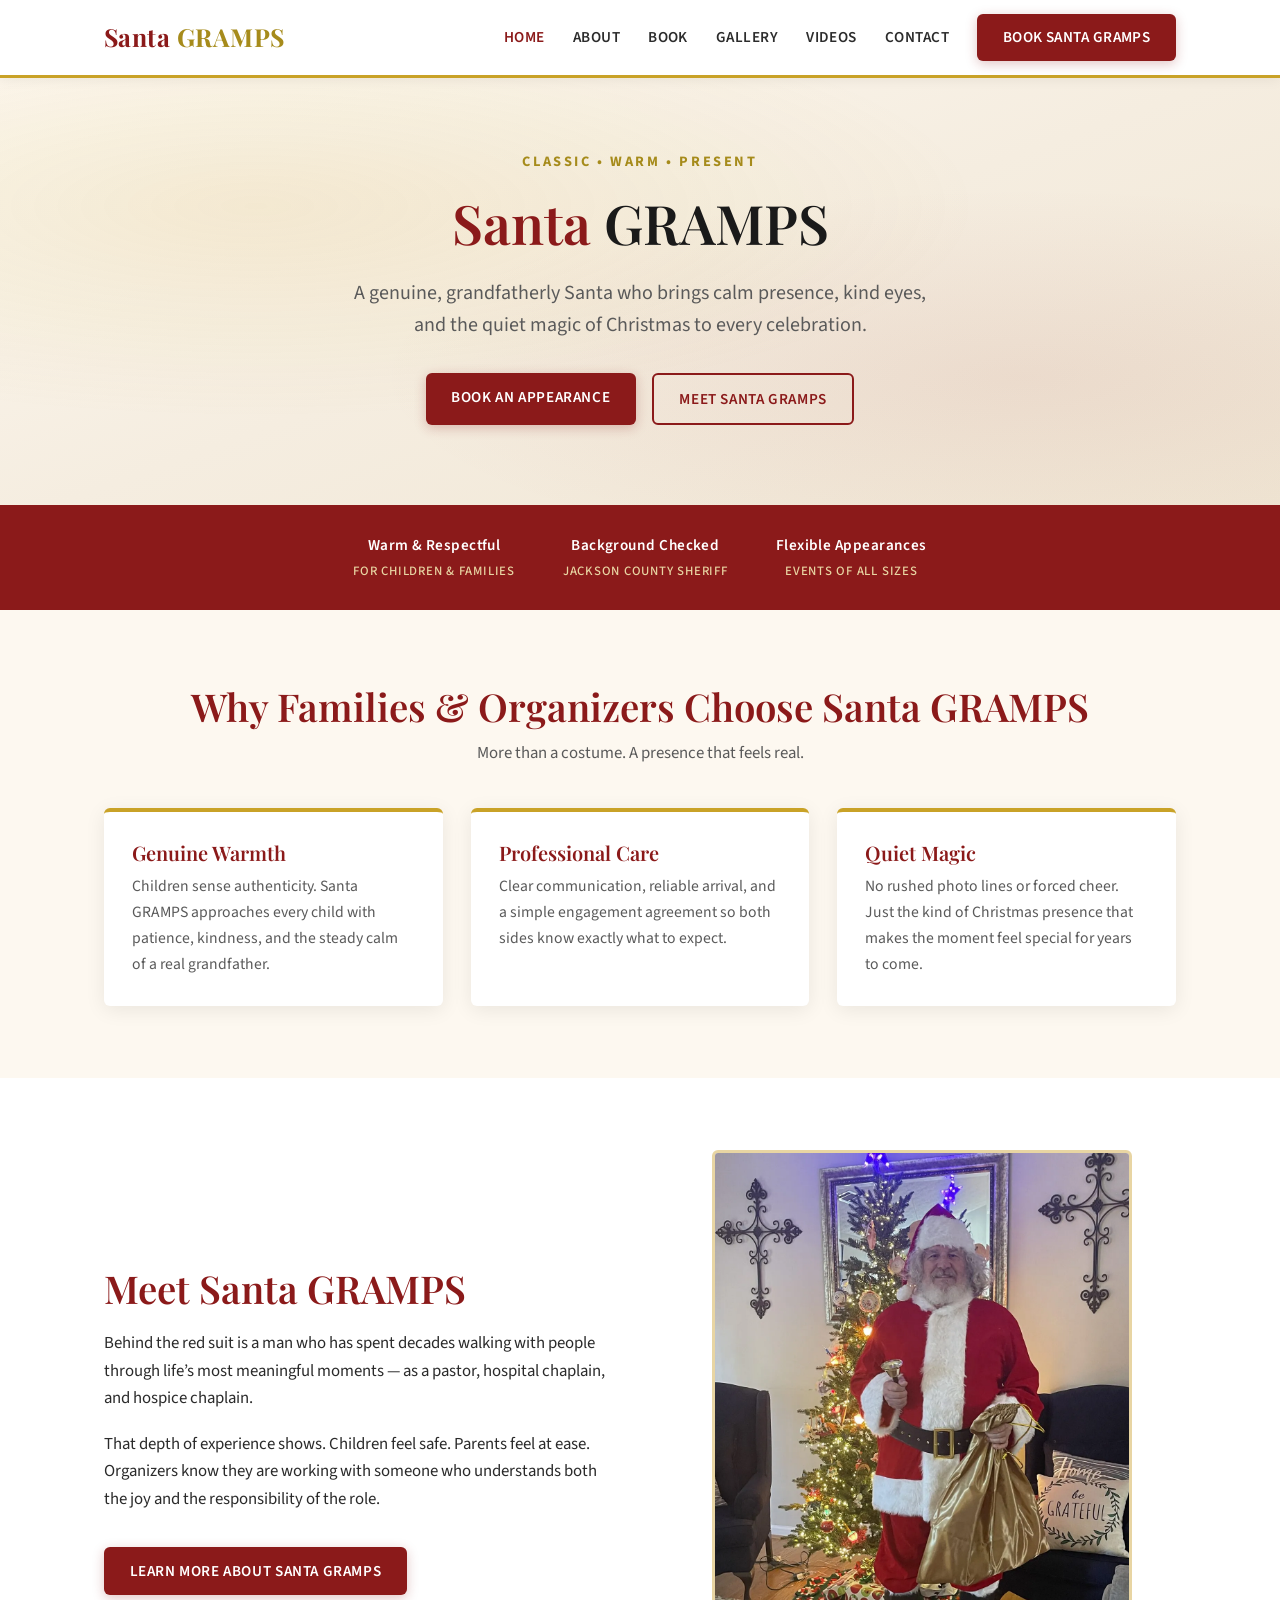
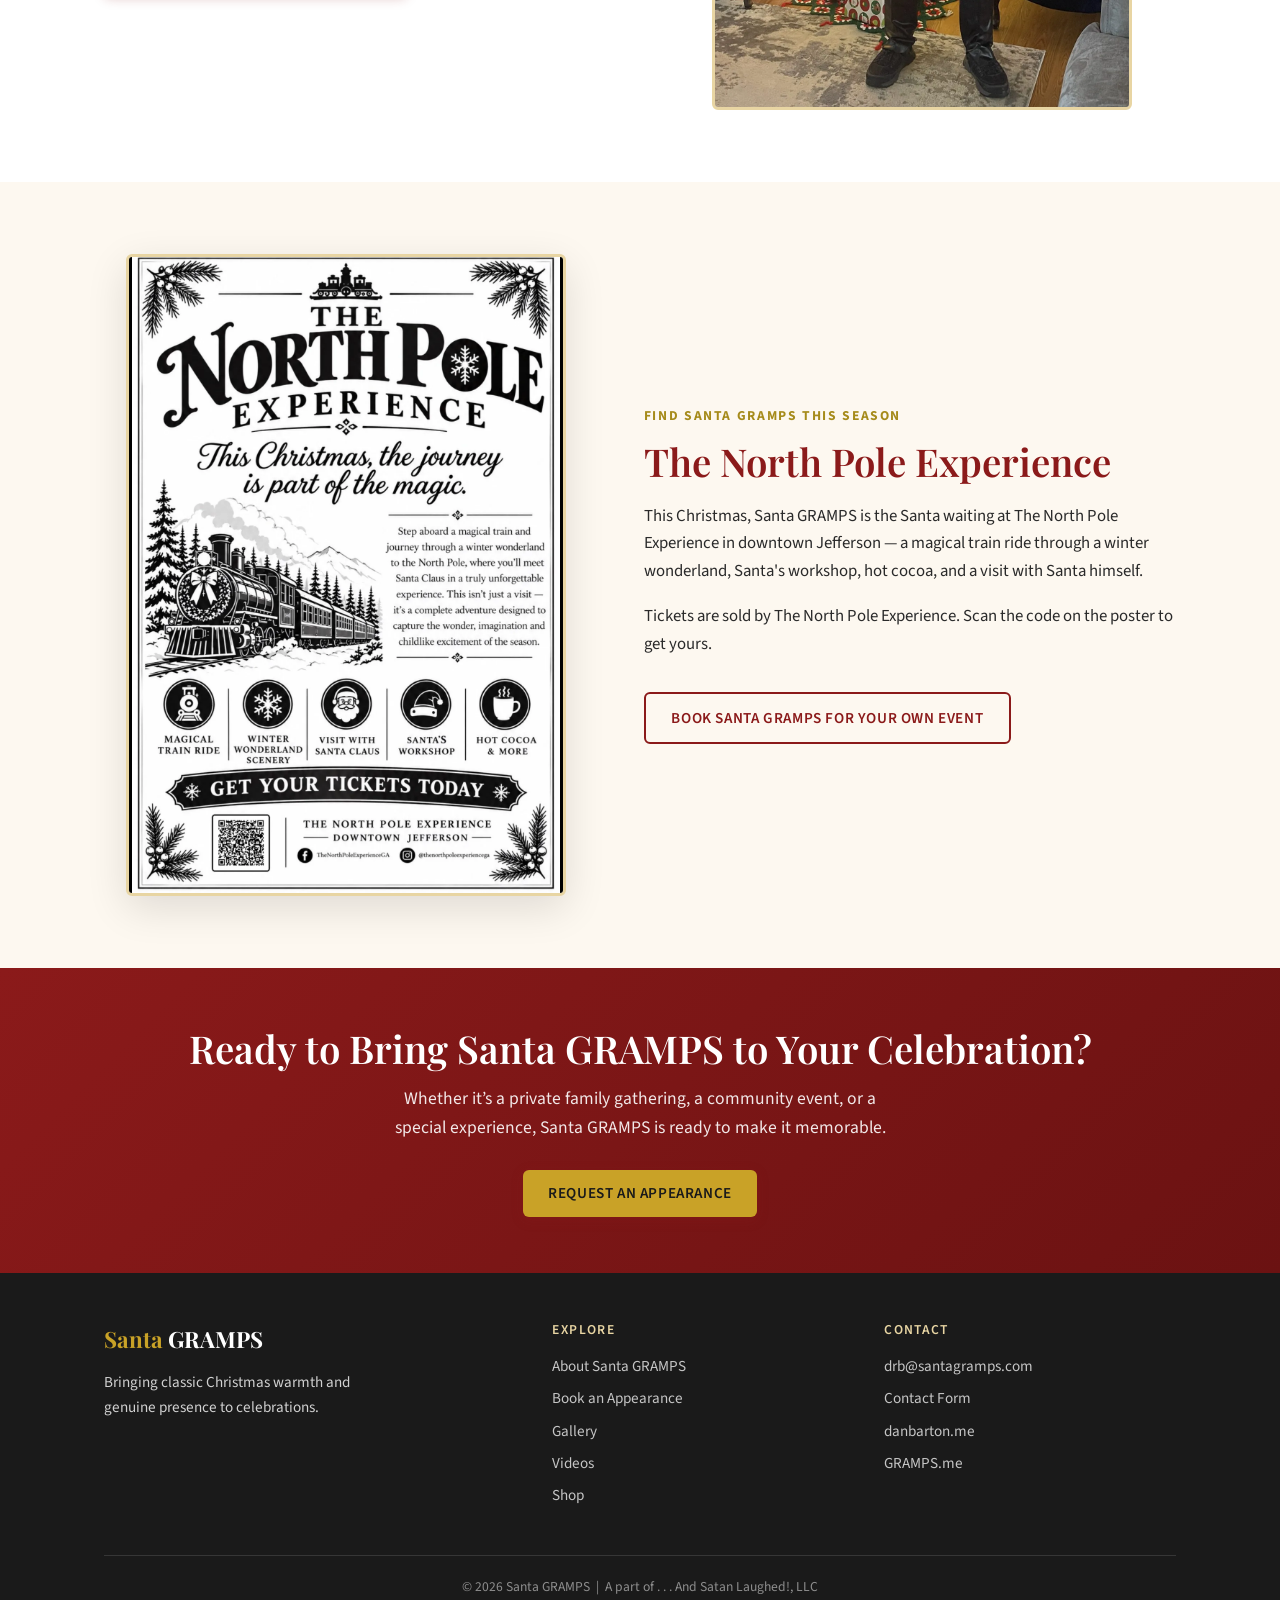
==== index.html @ 9631687d "updated" ====
<!DOCTYPE html>
<html lang="en">
<head>
  <meta charset="UTF-8">
  <meta name="viewport" content="width=device-width, initial-scale=1.0">
  <title>Santa GRAMPS | Classic Christmas Appearances</title>
  <meta name="description" content="Santa GRAMPS brings warmth, presence, and genuine care to Christmas celebrations. Book Santa GRAMPS for your event.">
  <link rel="canonical" href="https://santagramps.com/">
  <meta property="og:type" content="website">
  <meta property="og:title" content="Santa GRAMPS | Classic Christmas Appearances">
  <meta property="og:description" content="A genuine, grandfatherly Santa — real beard, real joy. Book Santa GRAMPS for your event.">
  <meta property="og:url" content="https://santagramps.com/">
  <meta property="og:image" content="https://santagramps.com/images/santa-1.jpg">
  <link rel="preconnect" href="https://fonts.googleapis.com">
  <link rel="preconnect" href="https://fonts.gstatic.com" crossorigin>
  <link href="https://fonts.googleapis.com/css2?family=Playfair+Display:wght@500;600;700&family=Source+Sans+3:wght@400;500;600;700&display=swap" rel="stylesheet">
  <link rel="icon" href="data:image/svg+xml,%3Csvg xmlns=%22http://www.w3.org/2000/svg%22 viewBox=%220 0 100 100%22%3E%3Ctext y=%22.9em%22 font-size=%2290%22%3E%F0%9F%8E%85%3C/text%3E%3C/svg%3E">
  <link rel="stylesheet" href="css/styles.css">
</head>
<body>

  <!-- HEADER -->
  <header class="site-header">
    <div class="container header-inner">
      <a href="index.html" class="logo">Santa <span>GRAMPS</span></a>
      <nav class="main-nav">
        <a href="index.html" class="active">Home</a>
        <a href="about.html">About</a>
        <a href="book.html">Book</a>
        <a href="gallery.html">Gallery</a>
        <a href="videos.html">Videos</a>
        <a href="contact.html">Contact</a>
        <a href="book.html" class="btn btn-primary">Book Santa GRAMPS</a>
      </nav>
      <button class="nav-toggle" aria-label="Menu">☰</button>
    </div>
  </header>

  <!-- HERO -->
  <section class="hero">
    <div class="container hero-content">
      <p class="hero-eyebrow">Classic • Warm • Present</p>
      <h1>Santa <span>GRAMPS</span></h1>
      <p class="hero-lead">
        A genuine, grandfatherly Santa who brings calm presence, kind eyes, and the quiet magic of Christmas to every celebration.
      </p>
      <div class="hero-actions">
        <a href="book.html" class="btn btn-primary">Book an Appearance</a>
        <a href="about.html" class="btn btn-outline">Meet Santa GRAMPS</a>
      </div>
    </div>
  </section>

  <!-- FEATURE STRIP -->
  <div class="feature-strip">
    <div class="container">
      <div class="feature-item">
        Warm &amp; Respectful
        <span>For children &amp; families</span>
      </div>
      <div class="feature-item">
        Background Checked
        <span>Jackson County Sheriff</span>
      </div>
      <div class="feature-item">
        Flexible Appearances
        <span>Events of all sizes</span>
      </div>
    </div>
  </div>

  <!-- WHY SANTA GRAMPS -->
  <section class="section">
    <div class="container">
      <div class="section-title">
        <h2>Why Families &amp; Organizers Choose Santa GRAMPS</h2>
        <p>More than a costume. A presence that feels real.</p>
      </div>
      <div class="card-grid">
        <div class="card">
          <h3>Genuine Warmth</h3>
          <p>Children sense authenticity. Santa GRAMPS approaches every child with patience, kindness, and the steady calm of a real grandfather.</p>
        </div>
        <div class="card">
          <h3>Professional Care</h3>
          <p>Clear communication, reliable arrival, and a simple engagement agreement so both sides know exactly what to expect.</p>
        </div>
        <div class="card">
          <h3>Quiet Magic</h3>
          <p>No rushed photo lines or forced cheer. Just the kind of Christmas presence that makes the moment feel special for years to come.</p>
        </div>
      </div>
    </div>
  </section>

  <!-- ABOUT TEASER -->
  <section class="section about-teaser">
    <div class="container about-grid">
      <div class="about-text">
        <h2>Meet Santa GRAMPS</h2>
        <p>
          Behind the red suit is a man who has spent decades walking with people through life’s most meaningful moments — as a pastor, hospital chaplain, and hospice chaplain.
        </p>
        <p>
          That depth of experience shows. Children feel safe. Parents feel at ease. Organizers know they are working with someone who understands both the joy and the responsibility of the role.
        </p>
        <a href="about.html" class="btn btn-primary mt-1">Learn More About Santa GRAMPS</a>
      </div>
      <div class="about-image has-photo">
        <picture>
          <source srcset="images/santa-1.webp" type="image/webp">
          <img src="images/santa-1.jpg" alt="Dan Barton as Santa GRAMPS — red suit, real white beard, holding a bell and a gold sack beside a Christmas tree" loading="lazy">
        </picture>
      </div>
    </div>
  </section>

  <!-- THIS SEASON -->
  <section class="section">
    <div class="container season-grid">
      <div class="season-poster">
        <picture>
          <source srcset="images/north-pole-experience.webp" type="image/webp">
          <img src="images/north-pole-experience.jpg" alt="Poster for The North Pole Experience in downtown Jefferson — a magical train ride, winter wonderland scenery, a visit with Santa Claus, Santa's workshop, and hot cocoa. Get your tickets today." loading="lazy">
        </picture>
      </div>
      <div class="season-text">
        <p class="season-eyebrow">Find Santa GRAMPS This Season</p>
        <h2>The North Pole Experience</h2>
        <p>
          This Christmas, Santa GRAMPS is the Santa waiting at The North Pole Experience in downtown Jefferson —
          a magical train ride through a winter wonderland, Santa's workshop, hot cocoa, and a visit with Santa himself.
        </p>
        <p>
          Tickets are sold by The North Pole Experience. Scan the code on the poster to get yours.
        </p>
        <a href="book.html" class="btn btn-outline mt-1">Book Santa GRAMPS for Your Own Event</a>
      </div>
    </div>
  </section>

  <!-- CTA -->
  <section class="cta-band">
    <div class="container">
      <h2>Ready to Bring Santa GRAMPS to Your Celebration?</h2>
      <p>Whether it’s a private family gathering, a community event, or a special experience, Santa GRAMPS is ready to make it memorable.</p>
      <a href="book.html" class="btn btn-primary">Request an Appearance</a>
    </div>
  </section>

  <!-- FOOTER -->
  <footer class="site-footer">
    <div class="container">
      <div class="footer-grid">
        <div>
          <div class="footer-brand">Santa <span>GRAMPS</span></div>
          <p style="font-size:0.95rem; max-width:280px;">
            Bringing classic Christmas warmth and genuine presence to celebrations.
          </p>
        </div>
        <div class="footer-col">
          <h4>Explore</h4>
          <a href="about.html">About Santa GRAMPS</a>
          <a href="book.html">Book an Appearance</a>
          <a href="gallery.html">Gallery</a>
          <a href="videos.html">Videos</a>
          <a href="https://shop-url-here.fourthwall.com" target="_blank" rel="noopener">Shop</a>
        </div>
        <div class="footer-col">
          <h4>Contact</h4>
          <a href="mailto:drb@santagramps.com">drb@santagramps.com</a>
          <a href="contact.html">Contact Form</a>
          <a href="https://danbarton.me" target="_blank" rel="noopener">danbarton.me</a>
          <a href="https://gramps.me" target="_blank" rel="noopener">GRAMPS.me</a>
        </div>
      </div>
      <div class="footer-bottom">
        &copy; 2026 Santa GRAMPS &nbsp;|&nbsp; A part of . . . And Satan Laughed!, LLC
      </div>
    </div>
  </footer>

  <script src="js/main.js"></script>
</body>
</html>
---- css/styles.css ----
/* ============================================================
   Santa GRAMPS — Design System
   Classic warm Christmas • Elegant • Luxurious • Magical
   Brand: Red / White / Black / Gold
   ============================================================ */

:root {
  /* Brand Colors */
  --red:          #8B1A1A;
  --red-deep:     #6B1212;
  --red-soft:     #A52A2A;
  --gold:         #C9A227;
  --gold-light:   #E8D5A3;
  --gold-dark:    #A68B1B;
  --cream:        #FDF8F0;
  --cream-dark:   #F5EDE0;
  --white:        #FFFFFF;
  --black:        #1A1A1A;
  --charcoal:     #2C2C2C;
  --text:         #2A2A2A;
  --text-muted:   #5A5A5A;

  /* Typography */
  --font-display: "Playfair Display", Georgia, "Times New Roman", serif;
  --font-body:    "Source Sans 3", "Segoe UI", system-ui, sans-serif;

  /* Spacing */
  --space-xs:  0.5rem;
  --space-sm:  1rem;
  --space-md:  1.75rem;
  --space-lg:  3rem;
  --space-xl:  4.5rem;

  /* Layout */
  --max-width: 1120px;
  --radius: 6px;
  --shadow: 0 4px 20px rgba(0,0,0,0.08);
  --shadow-lg: 0 12px 40px rgba(0,0,0,0.12);
}

/* Reset & Base */
*, *::before, *::after { box-sizing: border-box; margin: 0; padding: 0; }

html { scroll-behavior: smooth; }

body {
  font-family: var(--font-body);
  font-size: 1.05rem;
  line-height: 1.65;
  color: var(--text);
  background: var(--cream);
  -webkit-font-smoothing: antialiased;
}

img { max-width: 100%; display: block; }
a { color: var(--red); text-decoration: none; transition: color 0.2s; }
a:hover { color: var(--gold-dark); }

/* Typography */
h1, h2, h3, h4 {
  font-family: var(--font-display);
  font-weight: 600;
  line-height: 1.25;
  color: var(--black);
}

h1 { font-size: clamp(2.2rem, 5vw, 3.4rem); }
h2 { font-size: clamp(1.7rem, 3.5vw, 2.4rem); }
h3 { font-size: 1.35rem; }

p { margin-bottom: 1.1rem; }
p:last-child { margin-bottom: 0; }

/* Layout helpers */
.container {
  width: 100%;
  max-width: var(--max-width);
  margin: 0 auto;
  padding: 0 1.5rem;
}

.section {
  padding: var(--space-xl) 0;
}

.section-sm {
  padding: var(--space-lg) 0;
}

/* ========== HEADER / NAV ========== */
.site-header {
  background: var(--white);
  border-bottom: 3px solid var(--gold);
  position: sticky;
  top: 0;
  z-index: 100;
  box-shadow: 0 2px 12px rgba(0,0,0,0.06);
}

.header-inner {
  display: flex;
  align-items: center;
  justify-content: space-between;
  /* Top/bottom only, so .container keeps its side padding on narrow screens. */
  padding-top: 0.85rem;
  padding-bottom: 0.85rem;
  gap: 1.5rem;
}

.logo {
  font-family: var(--font-display);
  font-size: 1.55rem;
  font-weight: 700;
  color: var(--red);
  letter-spacing: 0.02em;
  display: flex;
  align-items: center;
  gap: 0.4rem;
}

.logo span {
  color: var(--gold-dark);
}

.logo:hover { color: var(--red-deep); }

.main-nav {
  display: flex;
  align-items: center;
  gap: 1.75rem;
}

.main-nav a {
  font-size: 0.95rem;
  font-weight: 600;
  color: var(--charcoal);
  letter-spacing: 0.03em;
  text-transform: uppercase;
}

.main-nav a:hover,
.main-nav a.active {
  color: var(--red);
}

/* The nav's link colour would otherwise win over the button's white text. */
.main-nav a.btn-primary,
.main-nav a.btn-primary:hover {
  color: var(--white);
}

.btn {
  display: inline-block;
  padding: 0.7rem 1.6rem;
  font-family: var(--font-body);
  font-size: 0.95rem;
  font-weight: 600;
  letter-spacing: 0.04em;
  text-transform: uppercase;
  border: none;
  border-radius: var(--radius);
  cursor: pointer;
  transition: all 0.2s ease;
}

.btn-primary {
  background: var(--red);
  color: var(--white);
  box-shadow: 0 3px 12px rgba(139,26,26,0.25);
}

.btn-primary:hover {
  background: var(--red-deep);
  color: var(--white);
  transform: translateY(-1px);
  box-shadow: 0 5px 18px rgba(139,26,26,0.3);
}

.btn-gold {
  background: var(--gold);
  color: var(--black);
}

.btn-gold:hover {
  background: var(--gold-dark);
  color: var(--white);
}

.btn-outline {
  background: transparent;
  color: var(--red);
  border: 2px solid var(--red);
}

.btn-outline:hover {
  background: var(--red);
  color: var(--white);
}

/* Mobile nav toggle */
.nav-toggle {
  display: none;
  background: none;
  border: none;
  font-size: 1.6rem;
  color: var(--red);
  cursor: pointer;
}

/* ========== HERO ========== */
.hero {
  background: linear-gradient(160deg, var(--cream) 0%, var(--cream-dark) 50%, #F0E6D4 100%);
  padding: 4.5rem 0 5rem;
  text-align: center;
  position: relative;
  overflow: hidden;
}

.hero::before {
  content: "";
  position: absolute;
  inset: 0;
  background: 
    radial-gradient(ellipse at 20% 30%, rgba(201,162,39,0.12) 0%, transparent 50%),
    radial-gradient(ellipse at 80% 70%, rgba(139,26,26,0.07) 0%, transparent 45%);
  pointer-events: none;
}

.hero-content {
  position: relative;
  z-index: 1;
  max-width: 780px;
  margin: 0 auto;
}

.hero-eyebrow {
  font-size: 0.9rem;
  font-weight: 700;
  letter-spacing: 0.18em;
  text-transform: uppercase;
  color: var(--gold-dark);
  margin-bottom: 1rem;
}

.hero h1 {
  color: var(--red);
  margin-bottom: 1.25rem;
}

.hero h1 span {
  color: var(--black);
}

.hero-lead {
  font-size: 1.25rem;
  color: var(--text-muted);
  max-width: 580px;
  margin: 0 auto 2rem;
  line-height: 1.6;
}

.hero-actions {
  display: flex;
  gap: 1rem;
  justify-content: center;
  flex-wrap: wrap;
}

/* ========== FEATURE STRIP ========== */
.feature-strip {
  background: var(--red);
  color: var(--white);
  padding: 1.75rem 0;
}

.feature-strip .container {
  display: flex;
  justify-content: center;
  gap: 3rem;
  flex-wrap: wrap;
  text-align: center;
}

.feature-item {
  font-size: 0.95rem;
  font-weight: 600;
  letter-spacing: 0.03em;
}

.feature-item span {
  color: var(--gold-light);
  display: block;
  font-size: 0.8rem;
  font-weight: 500;
  margin-top: 0.2rem;
  letter-spacing: 0.06em;
  text-transform: uppercase;
}

/* ========== CONTENT SECTIONS ========== */
.section-title {
  text-align: center;
  margin-bottom: 2.5rem;
}

.section-title h2 {
  color: var(--red);
  margin-bottom: 0.6rem;
}

.section-title p {
  color: var(--text-muted);
  max-width: 540px;
  margin: 0 auto;
}

.card-grid {
  display: grid;
  grid-template-columns: repeat(auto-fit, minmax(280px, 1fr));
  gap: 1.75rem;
}

.card {
  background: var(--white);
  border-radius: var(--radius);
  padding: 1.75rem;
  box-shadow: var(--shadow);
  border-top: 4px solid var(--gold);
  transition: transform 0.2s, box-shadow 0.2s;
}

.card:hover {
  transform: translateY(-3px);
  box-shadow: var(--shadow-lg);
}

.card h3 {
  color: var(--red);
  margin-bottom: 0.6rem;
  font-size: 1.25rem;
}

.card p {
  color: var(--text-muted);
  font-size: 0.98rem;
}

/* ========== ABOUT TEASER ========== */
.about-teaser {
  background: var(--white);
}

.about-grid {
  display: grid;
  grid-template-columns: 1fr 1fr;
  gap: 3.5rem;
  align-items: center;
}

.about-text h2 {
  color: var(--red);
  margin-bottom: 1.1rem;
}

.about-text p {
  color: var(--text);
}

.about-image {
  background: linear-gradient(145deg, var(--cream-dark), #EDE4D4);
  border-radius: var(--radius);
  aspect-ratio: 4/3;
  display: flex;
  align-items: center;
  justify-content: center;
  border: 3px solid var(--gold-light);
  color: var(--text-muted);
  font-style: italic;
  font-size: 0.95rem;
  text-align: center;
  padding: 2rem;
}

/* ========== CTA BAND ========== */
.cta-band {
  background: linear-gradient(135deg, var(--red) 0%, var(--red-deep) 100%);
  color: var(--white);
  text-align: center;
  padding: 3.5rem 0;
}

.cta-band h2 {
  color: var(--white);
  margin-bottom: 0.75rem;
}

.cta-band p {
  color: rgba(255,255,255,0.9);
  max-width: 520px;
  margin: 0 auto 1.75rem;
  font-size: 1.1rem;
}

.cta-band .btn-primary {
  background: var(--gold);
  color: var(--black);
}

.cta-band .btn-primary:hover {
  background: var(--gold-light);
  color: var(--black);
}

/* ========== FOOTER ========== */
.site-footer {
  background: var(--black);
  color: rgba(255,255,255,0.8);
  padding: 3rem 0 1.5rem;
}

.footer-grid {
  display: grid;
  grid-template-columns: 1.4fr 1fr 1fr;
  gap: 2.5rem;
  margin-bottom: 2.5rem;
}

.footer-brand {
  font-family: var(--font-display);
  font-size: 1.4rem;
  font-weight: 700;
  color: var(--gold);
  margin-bottom: 0.75rem;
}

.footer-brand span { color: var(--white); }

.footer-col h4 {
  color: var(--gold-light);
  font-size: 0.85rem;
  letter-spacing: 0.1em;
  text-transform: uppercase;
  margin-bottom: 1rem;
  font-family: var(--font-body);
}

.footer-col a {
  color: rgba(255,255,255,0.75);
  display: block;
  margin-bottom: 0.45rem;
  font-size: 0.95rem;
}

.footer-col a:hover { color: var(--gold); }

.footer-bottom {
  border-top: 1px solid rgba(255,255,255,0.12);
  padding-top: 1.25rem;
  text-align: center;
  font-size: 0.85rem;
  color: rgba(255,255,255,0.5);
}

/* ========== PHOTOS & VIDEO ==========
   The template's placeholder boxes are styled per page (the <style> block in
   each page's <head>). These .has-photo / .has-video variants turn a box into a
   real photo or clip without touching those page styles. */
.about-image.has-photo,
.bio-photo.has-photo,
.gallery-item.has-photo {
  padding: 0;
  overflow: hidden;
  aspect-ratio: 3/4;
  max-height: none;
}

.about-image.has-photo,
.bio-photo.has-photo {
  max-width: 420px;
  width: 100%;
  margin: 0 auto;
}

.has-photo picture,
.has-photo img {
  display: block;
  width: 100%;
  height: 100%;
  object-fit: cover;
}

.video-placeholder.has-video {
  padding: 0;
  background: var(--black);
}

/* The clips are portrait phone video; show them whole inside the 16:9 frame. */
.video-placeholder.has-video video {
  display: block;
  width: 100%;
  height: 100%;
  object-fit: contain;
}

/* ========== THIS SEASON (home) ========== */
.season-grid {
  display: grid;
  grid-template-columns: 1fr 1.1fr;
  gap: 3.5rem;
  align-items: center;
}

.season-poster {
  border: 3px solid var(--gold-light);
  border-radius: var(--radius);
  overflow: hidden;
  box-shadow: var(--shadow-lg);
  max-width: 440px;
  margin: 0 auto;
  background: var(--white);
}

.season-text h2 {
  color: var(--red);
  margin-bottom: 1.1rem;
}

.season-eyebrow {
  font-size: 0.85rem;
  font-weight: 700;
  letter-spacing: 0.12em;
  text-transform: uppercase;
  color: var(--gold-dark);
  margin-bottom: 0.6rem;
}

/* ========== RESPONSIVE ========== */
/* Seven nav items need about 1000px; below that the menu folds into the toggle. */
@media (max-width: 1000px) {
  .main-nav {
    display: none;
    position: absolute;
    top: 100%;
    left: 0;
    right: 0;
    flex-direction: column;
    align-items: flex-start;
    gap: 1rem;
    background: var(--white);
    padding: 1rem 1.5rem 1.5rem;
    border-bottom: 3px solid var(--gold);
    box-shadow: 0 8px 20px rgba(0,0,0,0.08);
  }
  .main-nav.is-open { display: flex; }
  .nav-toggle { display: block; }
}

@media (max-width: 800px) {
  .about-grid,
  .season-grid { grid-template-columns: 1fr; gap: 2rem; }
  .footer-grid { grid-template-columns: 1fr; gap: 1.75rem; }
  .feature-strip .container { gap: 1.5rem; }
  .hero { padding: 3.5rem 0 4rem; }
}

/* Utility */
.text-center { text-align: center; }
.mt-1 { margin-top: 1rem; }
.mt-2 { margin-top: 2rem; }
.mb-0 { margin-bottom: 0; }
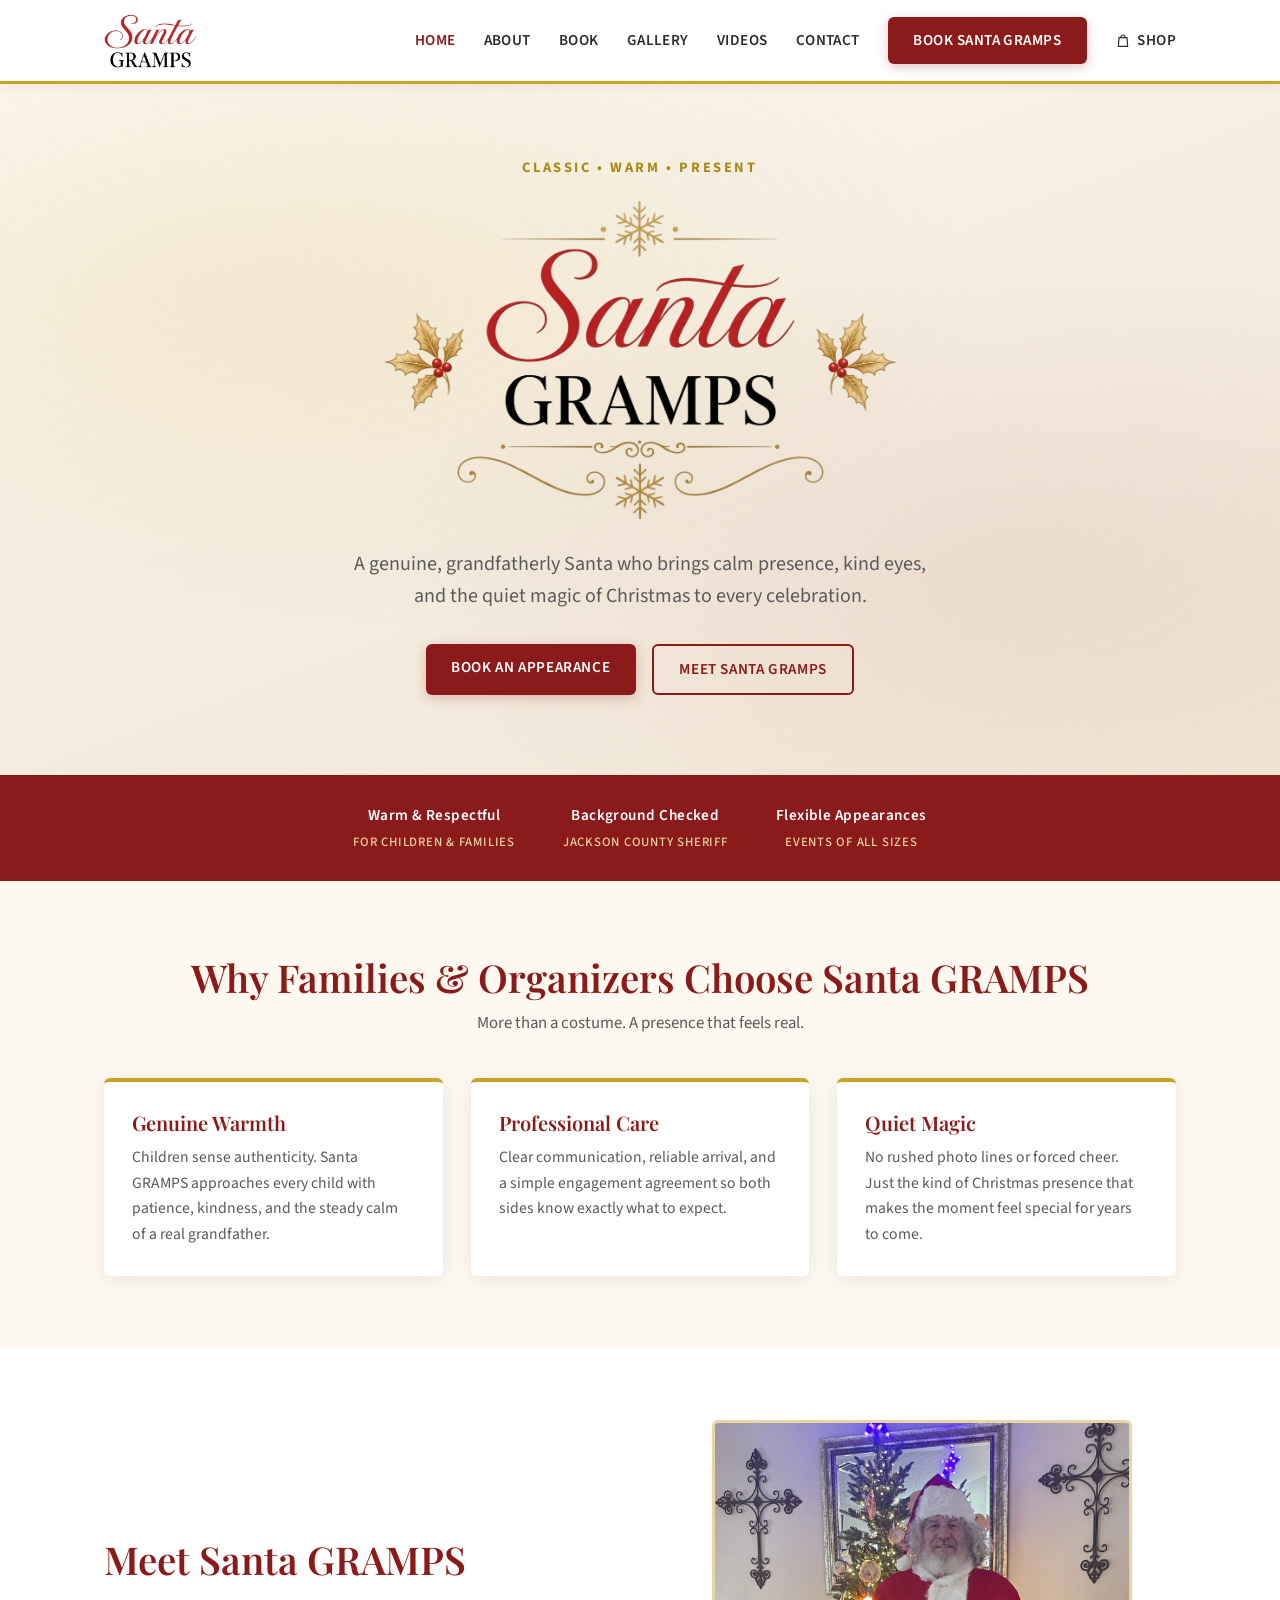
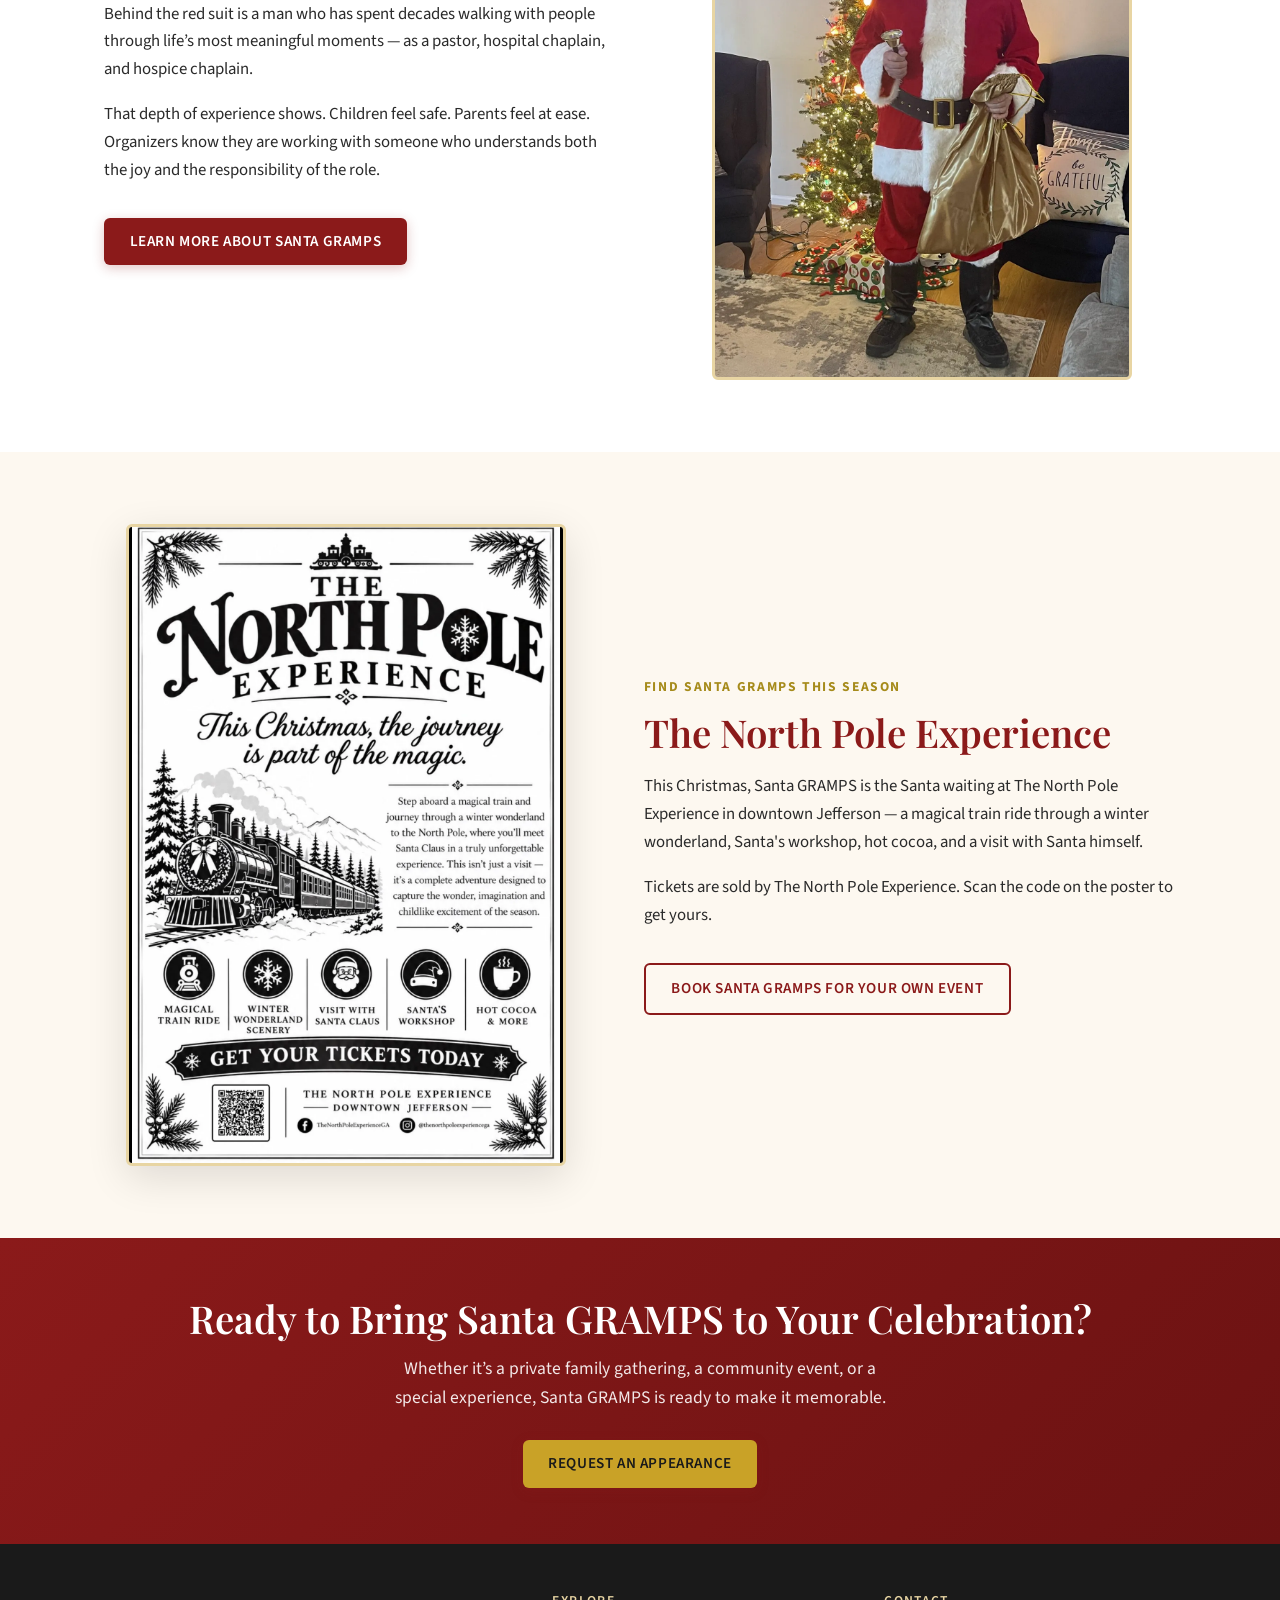
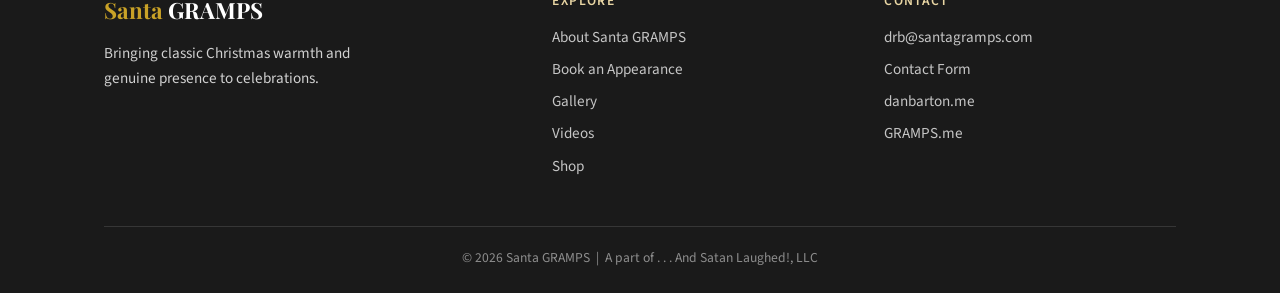
==== commit 1653cf2a: "first commit" ====
--- a/index.html
+++ b/index.html
@@ -14,7 +14,11 @@
   <link rel="preconnect" href="https://fonts.googleapis.com">
   <link rel="preconnect" href="https://fonts.gstatic.com" crossorigin>
   <link href="https://fonts.googleapis.com/css2?family=Playfair+Display:wght@500;600;700&family=Source+Sans+3:wght@400;500;600;700&display=swap" rel="stylesheet">
-  <link rel="icon" href="data:image/svg+xml,%3Csvg xmlns=%22http://www.w3.org/2000/svg%22 viewBox=%220 0 100 100%22%3E%3Ctext y=%22.9em%22 font-size=%2290%22%3E%F0%9F%8E%85%3C/text%3E%3C/svg%3E">
+  <link rel="icon" href="favicon.ico" sizes="any">
+  <link rel="icon" type="image/png" sizes="32x32" href="images/favicon-32.png">
+  <link rel="icon" type="image/png" sizes="16x16" href="images/favicon-16.png">
+  <link rel="apple-touch-icon" sizes="180x180" href="images/apple-touch-icon.png">
+  <meta name="theme-color" content="#8B1A1A">
   <link rel="stylesheet" href="css/styles.css">
 </head>
 <body>
@@ -22,7 +26,12 @@
   <!-- HEADER -->
   <header class="site-header">
     <div class="container header-inner">
-      <a href="index.html" class="logo">Santa <span>GRAMPS</span></a>
+      <a href="index.html" class="logo">
+        <picture>
+          <source srcset="images/santagramps-wordmark.webp" type="image/webp">
+          <img src="images/santagramps-wordmark.png" alt="Santa GRAMPS" width="310" height="180">
+        </picture>
+      </a>
       <nav class="main-nav">
         <a href="index.html" class="active">Home</a>
         <a href="about.html">About</a>
@@ -31,6 +40,7 @@
         <a href="videos.html">Videos</a>
         <a href="contact.html">Contact</a>
         <a href="book.html" class="btn btn-primary">Book Santa GRAMPS</a>
+        <a href="https://shop-url-here.fourthwall.com" target="_blank" rel="noopener" class="nav-shop"><svg xmlns="http://www.w3.org/2000/svg" width="16" height="16" fill="none" viewBox="0 0 24 24" stroke="currentColor" stroke-width="1.8" aria-hidden="true"><path stroke-linecap="round" stroke-linejoin="round" d="M6 7h12l1 13H5L6 7zM9 7V6a3 3 0 016 0v1" /></svg>Shop</a>
       </nav>
       <button class="nav-toggle" aria-label="Menu">☰</button>
     </div>
@@ -40,7 +50,12 @@
   <section class="hero">
     <div class="container hero-content">
       <p class="hero-eyebrow">Classic • Warm • Present</p>
-      <h1>Santa <span>GRAMPS</span></h1>
+      <h1 class="hero-logo">
+        <picture>
+          <source srcset="images/santagramps-logo.webp" type="image/webp">
+          <img src="images/santagramps-logo.png" alt="Santa GRAMPS" width="1200" height="757">
+        </picture>
+      </h1>
       <p class="hero-lead">
         A genuine, grandfatherly Santa who brings calm presence, kind eyes, and the quiet magic of Christmas to every celebration.
       </p>
--- a/css/styles.css
+++ b/css/styles.css
@@ -124,6 +124,28 @@
 
 .logo:hover { color: var(--red-deep); }
 
+/* Dan's logo (Nov 2026): the wordmark in the header, the full logo in the hero. */
+.logo img {
+  height: 54px;
+  width: auto;
+}
+
+.hero h1.hero-logo {
+  max-width: 520px;
+  margin: 0 auto 1.5rem;
+  line-height: 0;
+}
+
+.hero-logo img {
+  width: 100%;
+  height: auto;
+}
+
+@media (max-width: 800px) {
+  .logo img { height: 46px; }
+  .hero h1.hero-logo { max-width: 340px; }
+}
+
 .main-nav {
   display: flex;
   align-items: center;
@@ -141,6 +163,13 @@
 .main-nav a:hover,
 .main-nav a.active {
   color: var(--red);
+}
+
+/* Shop is the last item on every site in the network (Dan's rule). */
+.main-nav a.nav-shop {
+  display: inline-flex;
+  align-items: center;
+  gap: 0.4rem;
 }
 
 /* The nav's link colour would otherwise win over the button's white text. */
@@ -535,8 +564,8 @@
 }
 
 /* ========== RESPONSIVE ========== */
-/* Seven nav items need about 1000px; below that the menu folds into the toggle. */
-@media (max-width: 1000px) {
+/* Eight nav items need about 1100px; below that the menu folds into the toggle. */
+@media (max-width: 1100px) {
   .main-nav {
     display: none;
     position: absolute;
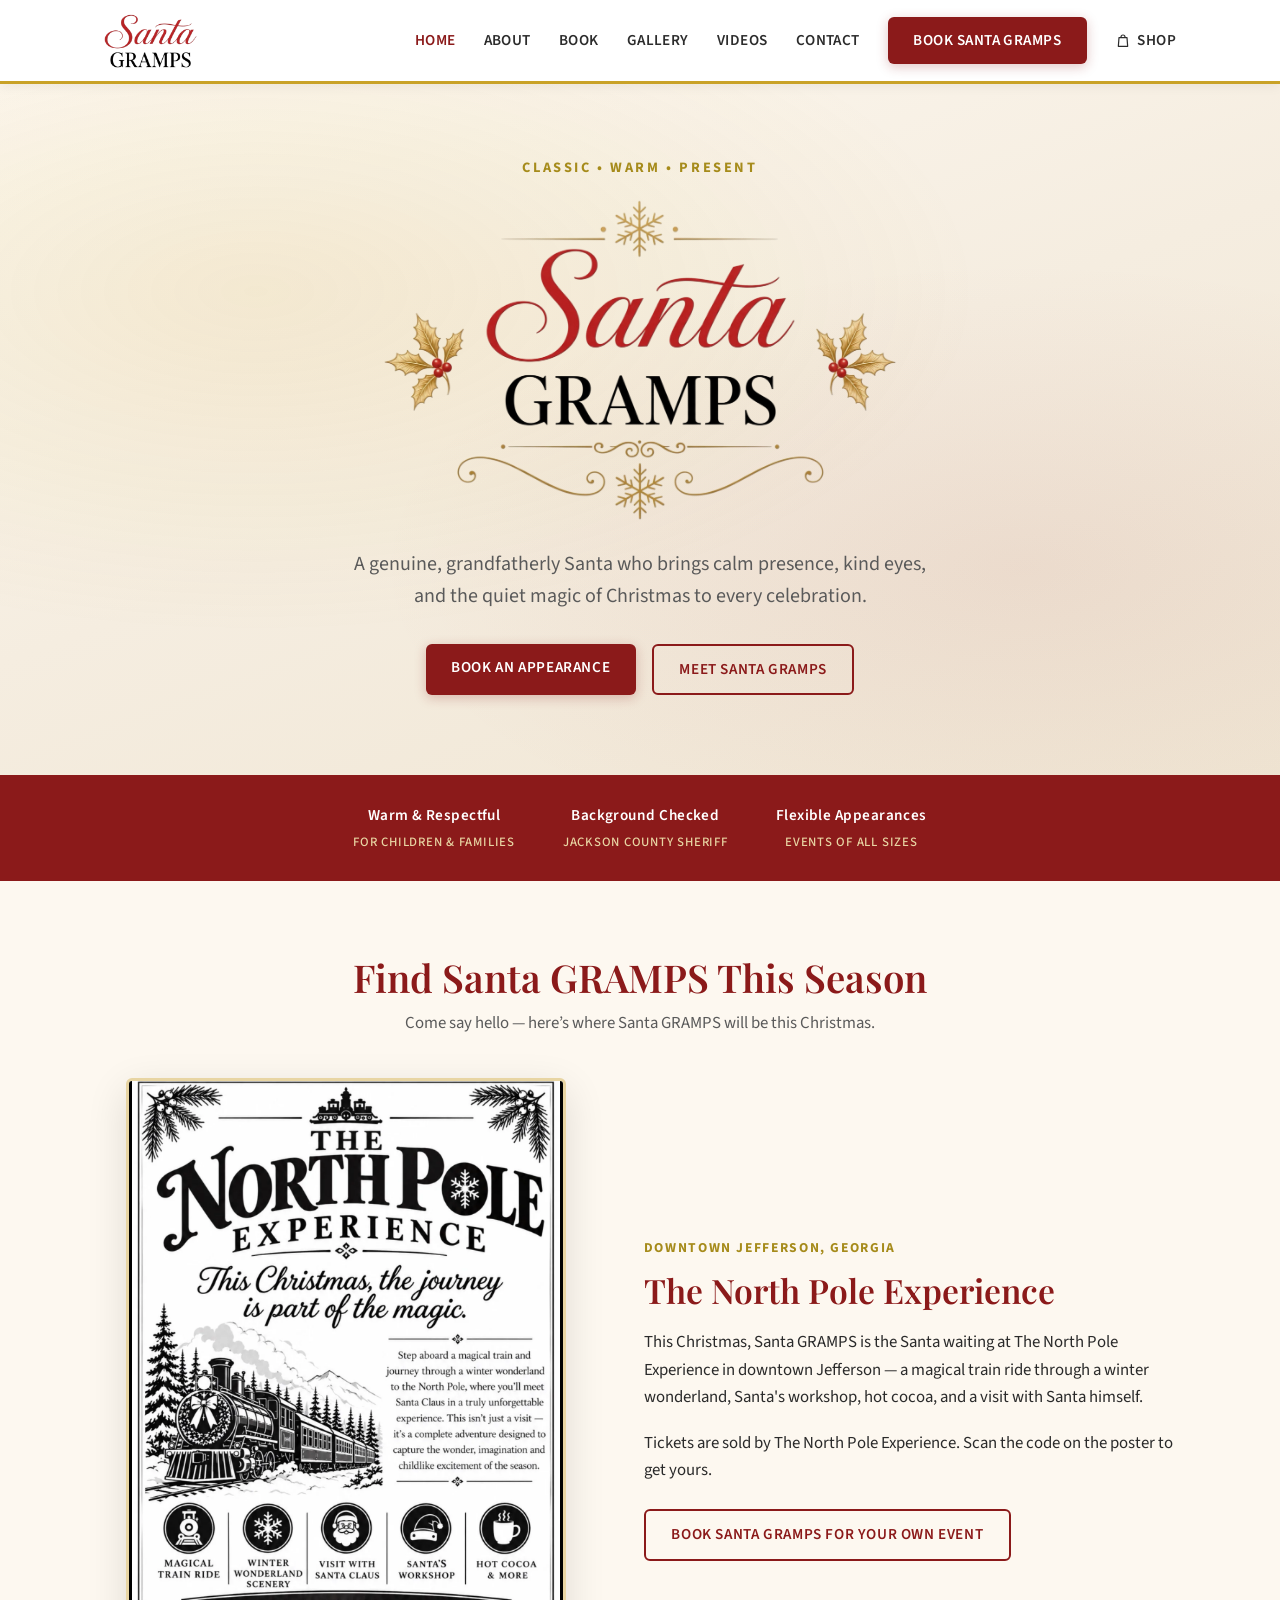
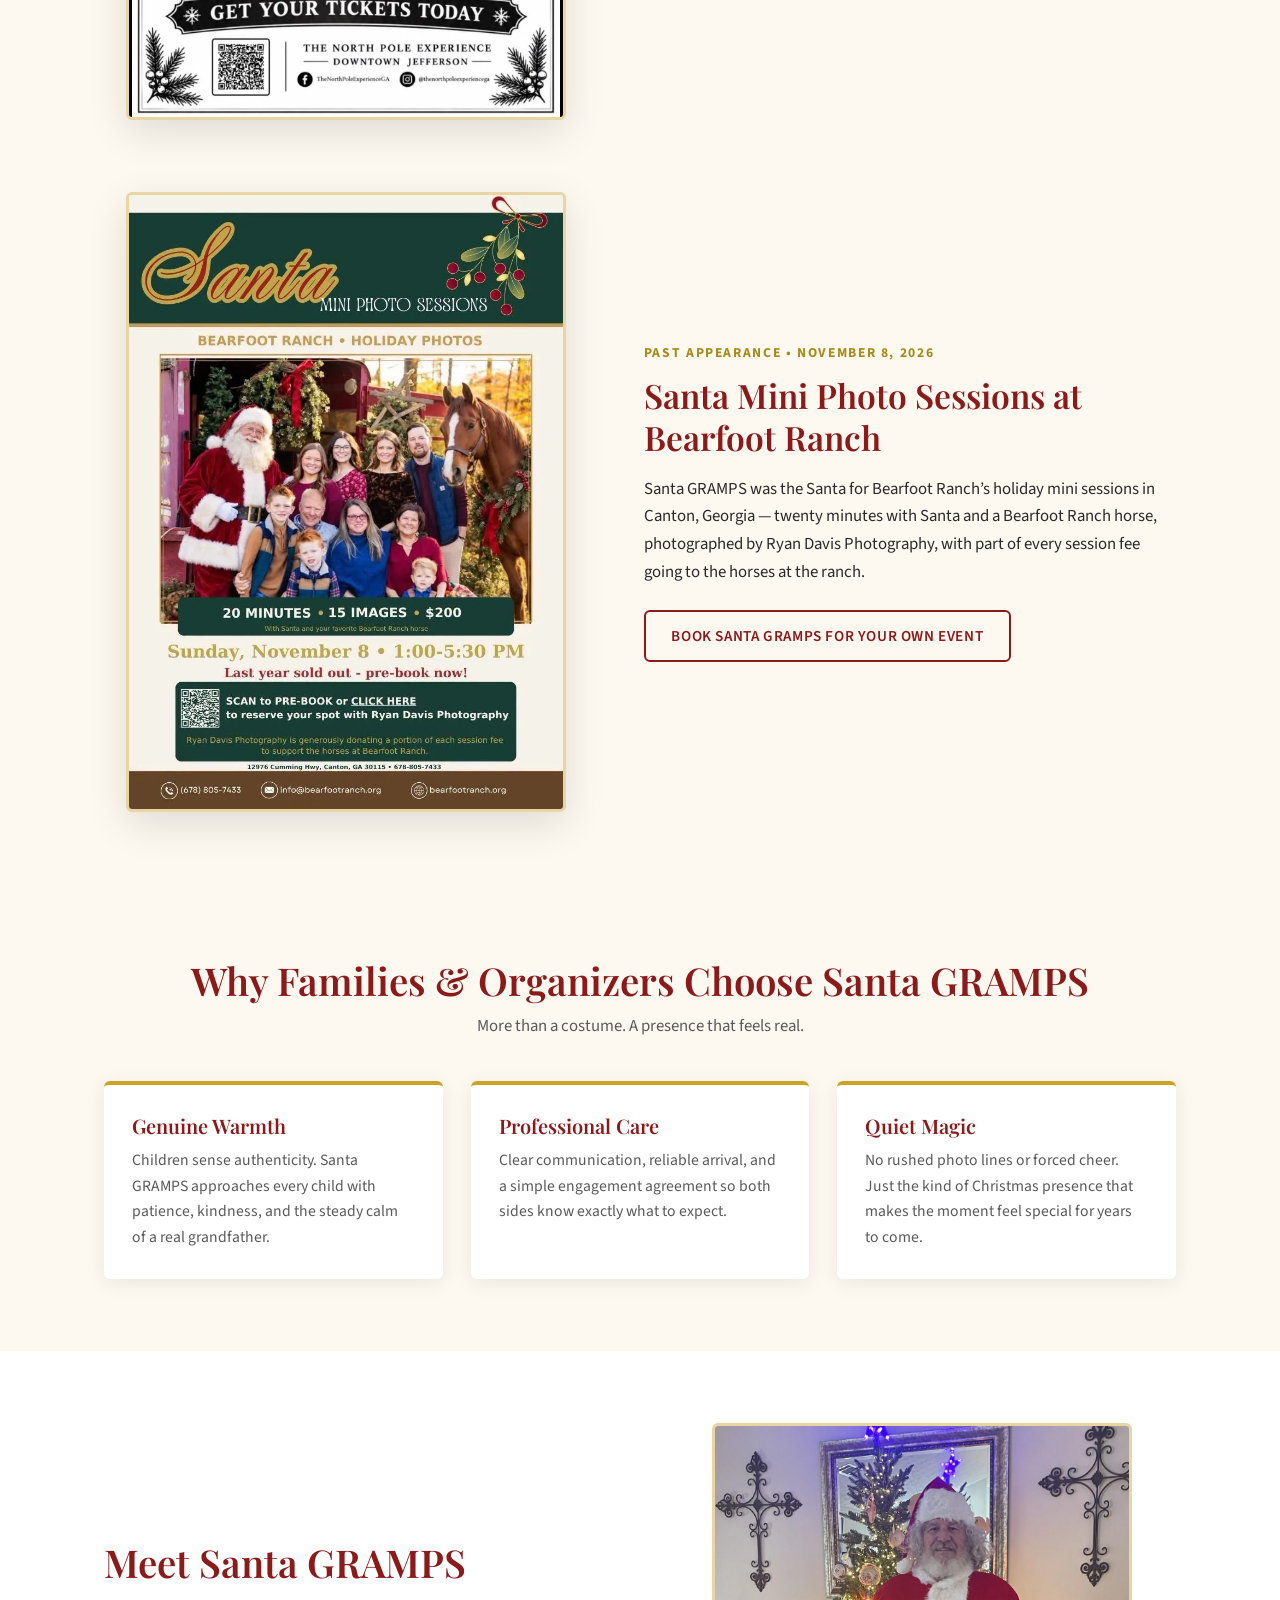
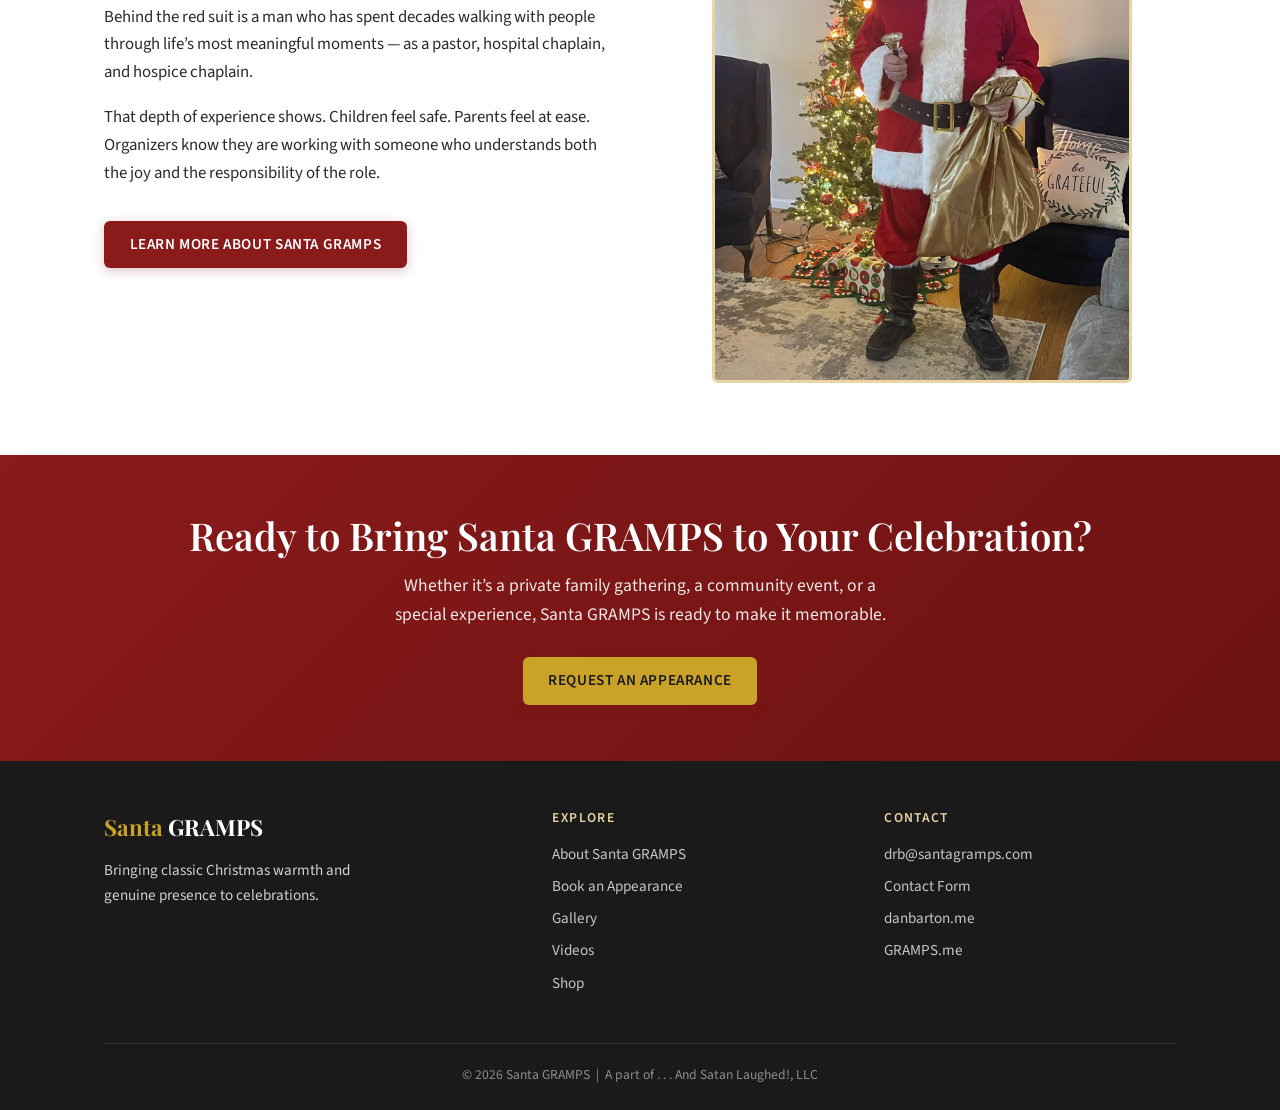
==== commit 29866b8c: "Promote Bearfoot Ranch Santa Mini Photo Sessions (Sun Nov 8) Dan's flyer and Ryan Davis Photography'" ====
--- a/index.html
+++ b/index.html
@@ -20,8 +20,48 @@
   <link rel="apple-touch-icon" sizes="180x180" href="images/apple-touch-icon.png">
   <meta name="theme-color" content="#8B1A1A">
   <link rel="stylesheet" href="css/styles.css">
+  <script type="application/ld+json">
+  {
+    "@context": "https://schema.org",
+    "@type": "Event",
+    "name": "Santa Mini Photo Sessions at Bearfoot Ranch",
+    "description": "20-minute holiday photo sessions (15 images) with Santa GRAMPS and a Bearfoot Ranch horse, photographed by Ryan Davis Photography.",
+    "startDate": "2026-11-08T13:00:00-05:00",
+    "endDate": "2026-11-08T17:30:00-05:00",
+    "eventStatus": "https://schema.org/EventScheduled",
+    "eventAttendanceMode": "https://schema.org/OfflineEventAttendanceMode",
+    "image": "https://santagramps.com/images/bearfoot-ranch-santa-sessions.jpg",
+    "location": {
+      "@type": "Place",
+      "name": "Bearfoot Ranch",
+      "address": {
+        "@type": "PostalAddress",
+        "streetAddress": "12976 Cumming Hwy",
+        "addressLocality": "Canton",
+        "addressRegion": "GA",
+        "postalCode": "30115",
+        "addressCountry": "US"
+      }
+    },
+    "performer": { "@type": "Person", "name": "Santa GRAMPS", "url": "https://santagramps.com/" },
+    "organizer": { "@type": "Organization", "name": "Bearfoot Ranch", "url": "https://bearfootranch.org" },
+    "offers": {
+      "@type": "Offer",
+      "price": "200",
+      "priceCurrency": "USD",
+      "url": "https://ryandavisphotography.hbportal.co/public/6ab071def3bb0f539a860da8"
+    }
+  }
+  </script>
 </head>
 <body>
+
+  <!-- EVENT BAR — hidden in the HTML; main.js shows it until data-ends. -->
+  <div class="event-bar" data-ends="2026-11-08T17:30:00-05:00" hidden>
+    <div class="container">
+      <a href="index.html#bearfoot-ranch"><strong>Sunday, Nov 8:</strong> Santa Mini Photo Sessions with Santa GRAMPS at Bearfoot Ranch <span>Reserve a session&nbsp;&rarr;</span></a>
+    </div>
+  </div>
 
   <!-- HEADER -->
   <header class="site-header">
@@ -84,6 +124,81 @@
     </div>
   </div>
 
+  <!-- THIS SEASON — appearances, soonest first. Once an event's data-ends has
+       passed, main.js shows its "past" copy and moves it below the others, so it
+       stays on the site as somewhere Santa GRAMPS appeared. -->
+  <section class="section" id="this-season">
+    <div class="container">
+      <div class="section-title">
+        <h2>Find Santa GRAMPS This Season</h2>
+        <p>Come say hello — here’s where Santa GRAMPS will be this Christmas.</p>
+      </div>
+
+      <div class="season-list">
+        <article class="season-grid season-event" id="bearfoot-ranch" data-ends="2026-11-08T17:30:00-05:00">
+          <a class="season-poster" href="https://ryandavisphotography.hbportal.co/public/6ab071def3bb0f539a860da8" target="_blank" rel="noopener" data-booking>
+            <picture>
+              <source srcset="images/bearfoot-ranch-santa-sessions.webp" type="image/webp">
+              <img src="images/bearfoot-ranch-santa-sessions.jpg" alt="Bearfoot Ranch flyer for Santa Mini Photo Sessions: a family posed with Santa and a horse. 20 minutes, 15 images, $200, with Santa and your favorite Bearfoot Ranch horse. Sunday, November 8, 1:00 to 5:30 PM. Last year sold out — pre-book now with Ryan Davis Photography." width="794" height="1123" loading="lazy">
+            </picture>
+          </a>
+          <div class="season-text">
+            <p class="season-eyebrow" data-when="upcoming">Sunday, November 8 &bull; Canton, Georgia</p>
+            <p class="season-eyebrow" data-when="past" hidden>Past Appearance &bull; November 8, 2026</p>
+            <h3>Santa Mini Photo Sessions at Bearfoot Ranch</h3>
+            <p data-when="upcoming">
+              Santa GRAMPS is the Santa for Bearfoot Ranch’s holiday mini sessions — twenty unhurried
+              minutes with Santa and your favorite Bearfoot Ranch horse, photographed by Ryan Davis Photography.
+            </p>
+            <p data-when="past" hidden>
+              Santa GRAMPS was the Santa for Bearfoot Ranch’s holiday mini sessions in Canton, Georgia —
+              twenty minutes with Santa and a Bearfoot Ranch horse, photographed by Ryan Davis Photography,
+              with part of every session fee going to the horses at the ranch.
+            </p>
+            <dl class="event-details" data-when="upcoming">
+              <dt>When</dt>
+              <dd>Sunday, November 8 &bull; 1:00–5:30 PM</dd>
+              <dt>Where</dt>
+              <dd><a href="https://www.google.com/maps/search/?api=1&query=Bearfoot+Ranch+12976+Cumming+Hwy+Canton+GA+30115" target="_blank" rel="noopener">Bearfoot Ranch, 12976 Cumming Hwy, Canton, GA 30115</a></dd>
+              <dt>Session</dt>
+              <dd>20 minutes &bull; 15 images &bull; $200</dd>
+              <dt>Booking</dt>
+              <dd>Through Ryan Davis Photography. A portion of every session fee supports the horses at Bearfoot Ranch.</dd>
+            </dl>
+            <p class="event-note" data-when="upcoming">Last year sold out — spots are still open, so pre-book now.</p>
+            <div class="season-actions">
+              <a href="https://ryandavisphotography.hbportal.co/public/6ab071def3bb0f539a860da8" target="_blank" rel="noopener" class="btn btn-primary" data-when="upcoming" data-booking>Reserve a Session</a>
+              <a href="book.html" class="btn btn-outline" data-when="past" hidden>Book Santa GRAMPS for Your Own Event</a>
+            </div>
+          </div>
+        </article>
+
+        <article class="season-grid season-event" id="north-pole-experience">
+          <div class="season-poster">
+            <picture>
+              <source srcset="images/north-pole-experience.webp" type="image/webp">
+              <img src="images/north-pole-experience.jpg" alt="Poster for The North Pole Experience in downtown Jefferson — a magical train ride, winter wonderland scenery, a visit with Santa Claus, Santa's workshop, and hot cocoa. Get your tickets today." loading="lazy">
+            </picture>
+          </div>
+          <div class="season-text">
+            <p class="season-eyebrow">Downtown Jefferson, Georgia</p>
+            <h3>The North Pole Experience</h3>
+            <p>
+              This Christmas, Santa GRAMPS is the Santa waiting at The North Pole Experience in downtown Jefferson —
+              a magical train ride through a winter wonderland, Santa's workshop, hot cocoa, and a visit with Santa himself.
+            </p>
+            <p>
+              Tickets are sold by The North Pole Experience. Scan the code on the poster to get yours.
+            </p>
+            <div class="season-actions">
+              <a href="book.html" class="btn btn-outline">Book Santa GRAMPS for Your Own Event</a>
+            </div>
+          </div>
+        </article>
+      </div>
+    </div>
+  </section>
+
   <!-- WHY SANTA GRAMPS -->
   <section class="section">
     <div class="container">
@@ -130,30 +245,6 @@
     </div>
   </section>
 
-  <!-- THIS SEASON -->
-  <section class="section">
-    <div class="container season-grid">
-      <div class="season-poster">
-        <picture>
-          <source srcset="images/north-pole-experience.webp" type="image/webp">
-          <img src="images/north-pole-experience.jpg" alt="Poster for The North Pole Experience in downtown Jefferson — a magical train ride, winter wonderland scenery, a visit with Santa Claus, Santa's workshop, and hot cocoa. Get your tickets today." loading="lazy">
-        </picture>
-      </div>
-      <div class="season-text">
-        <p class="season-eyebrow">Find Santa GRAMPS This Season</p>
-        <h2>The North Pole Experience</h2>
-        <p>
-          This Christmas, Santa GRAMPS is the Santa waiting at The North Pole Experience in downtown Jefferson —
-          a magical train ride through a winter wonderland, Santa's workshop, hot cocoa, and a visit with Santa himself.
-        </p>
-        <p>
-          Tickets are sold by The North Pole Experience. Scan the code on the poster to get yours.
-        </p>
-        <a href="book.html" class="btn btn-outline mt-1">Book Santa GRAMPS for Your Own Event</a>
-      </div>
-    </div>
-  </section>
-
   <!-- CTA -->
   <section class="cta-band">
     <div class="container">
--- a/css/styles.css
+++ b/css/styles.css
@@ -53,6 +53,8 @@
 }
 
 img { max-width: 100%; display: block; }
+/* .btn and friends set display, which would otherwise beat the hidden attribute. */
+[hidden] { display: none !important; }
 a { color: var(--red); text-decoration: none; transition: color 0.2s; }
 a:hover { color: var(--gold-dark); }
 
@@ -539,7 +541,21 @@
   align-items: center;
 }
 
+/* Events, soonest first; main.js adds .is-past after an event ends. */
+.season-list {
+  display: flex;
+  flex-direction: column;
+  gap: var(--space-xl);
+}
+
+.season-event {
+  scroll-margin-top: 110px; /* clear the sticky header when linked to */
+}
+
+.season-event.is-past { order: 1; }
+
 .season-poster {
+  display: block;
   border: 3px solid var(--gold-light);
   border-radius: var(--radius);
   overflow: hidden;
@@ -549,9 +565,78 @@
   background: var(--white);
 }
 
-.season-text h2 {
+a.season-poster { transition: transform 0.2s, box-shadow 0.2s; }
+
+a.season-poster[href]:hover {
+  transform: translateY(-3px);
+  box-shadow: 0 16px 44px rgba(0,0,0,0.16);
+}
+
+.season-poster img {
+  width: 100%;
+  height: auto;
+}
+
+.season-text h3 {
+  font-size: clamp(1.6rem, 3vw, 2.1rem);
   color: var(--red);
   margin-bottom: 1.1rem;
+}
+
+.event-details {
+  display: grid;
+  grid-template-columns: auto 1fr;
+  gap: 0.55rem 1.25rem;
+  margin: 1.5rem 0;
+  padding: 1.25rem 1.5rem;
+  background: var(--white);
+  border-left: 4px solid var(--gold);
+  border-radius: var(--radius);
+  box-shadow: var(--shadow);
+}
+
+.event-details dt {
+  font-size: 0.8rem;
+  font-weight: 700;
+  letter-spacing: 0.1em;
+  text-transform: uppercase;
+  color: var(--gold-dark);
+  padding-top: 0.2rem;
+}
+
+.event-details dd a { text-decoration: underline; text-underline-offset: 2px; }
+
+.event-note {
+  font-weight: 600;
+  color: var(--red);
+}
+
+.season-actions {
+  display: flex;
+  flex-wrap: wrap;
+  gap: 1rem;
+  margin-top: 1.5rem;
+}
+
+/* Bar above the header on every page while an event is coming up. */
+.event-bar {
+  background: var(--red-deep);
+  text-align: center;
+  font-size: 0.95rem;
+  line-height: 1.45;
+  padding: 0.6rem 0;
+}
+
+.event-bar a { color: var(--white); }
+.event-bar a:hover { color: var(--gold-light); }
+.event-bar strong { color: var(--gold-light); }
+
+.event-bar span {
+  margin-left: 0.4rem;
+  font-weight: 700;
+  white-space: nowrap;
+  text-decoration: underline;
+  text-underline-offset: 3px;
 }
 
 .season-eyebrow {
@@ -587,6 +672,9 @@
 @media (max-width: 800px) {
   .about-grid,
   .season-grid { grid-template-columns: 1fr; gap: 2rem; }
+  .season-list { gap: var(--space-lg); }
+  .event-details { grid-template-columns: 1fr; gap: 0.15rem; padding: 1rem 1.25rem; }
+  .event-details dd + dt { margin-top: 0.6rem; }
   .footer-grid { grid-template-columns: 1fr; gap: 1.75rem; }
   .feature-strip .container { gap: 1.5rem; }
   .hero { padding: 3.5rem 0 4rem; }
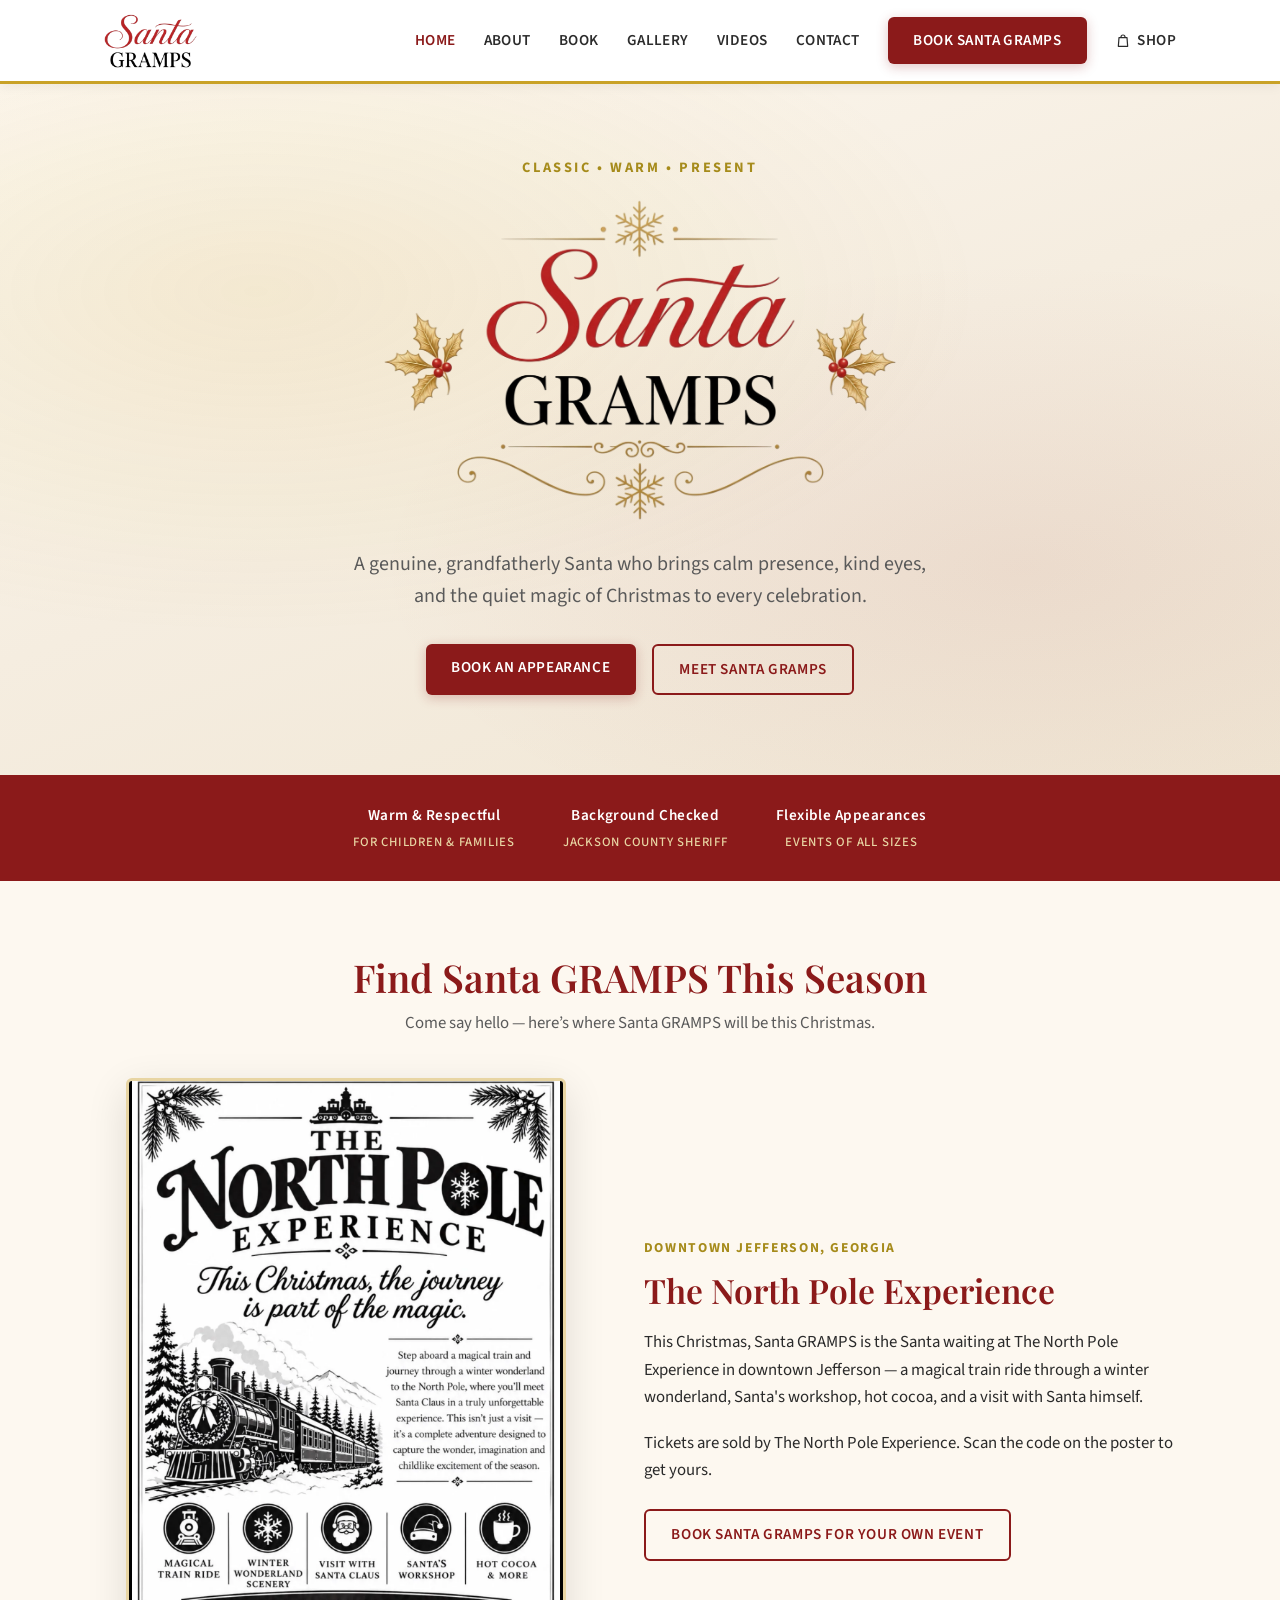
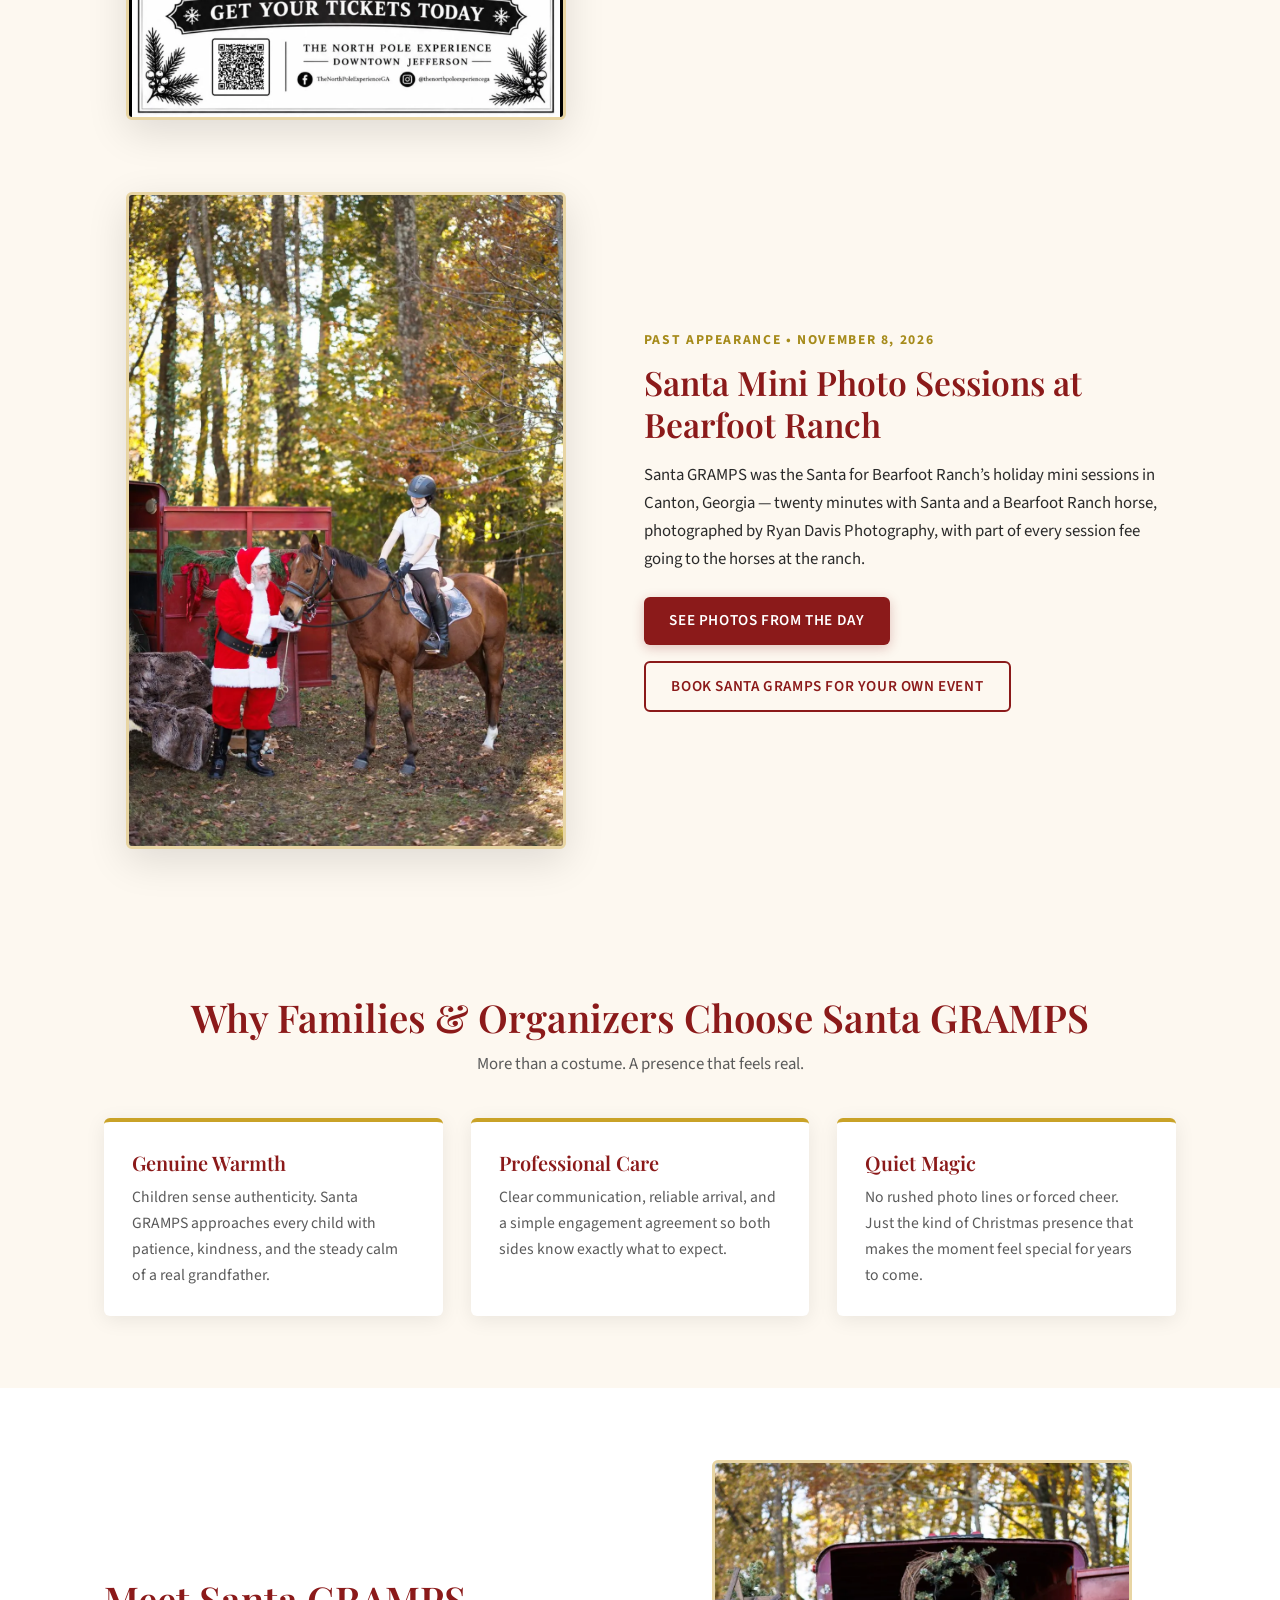
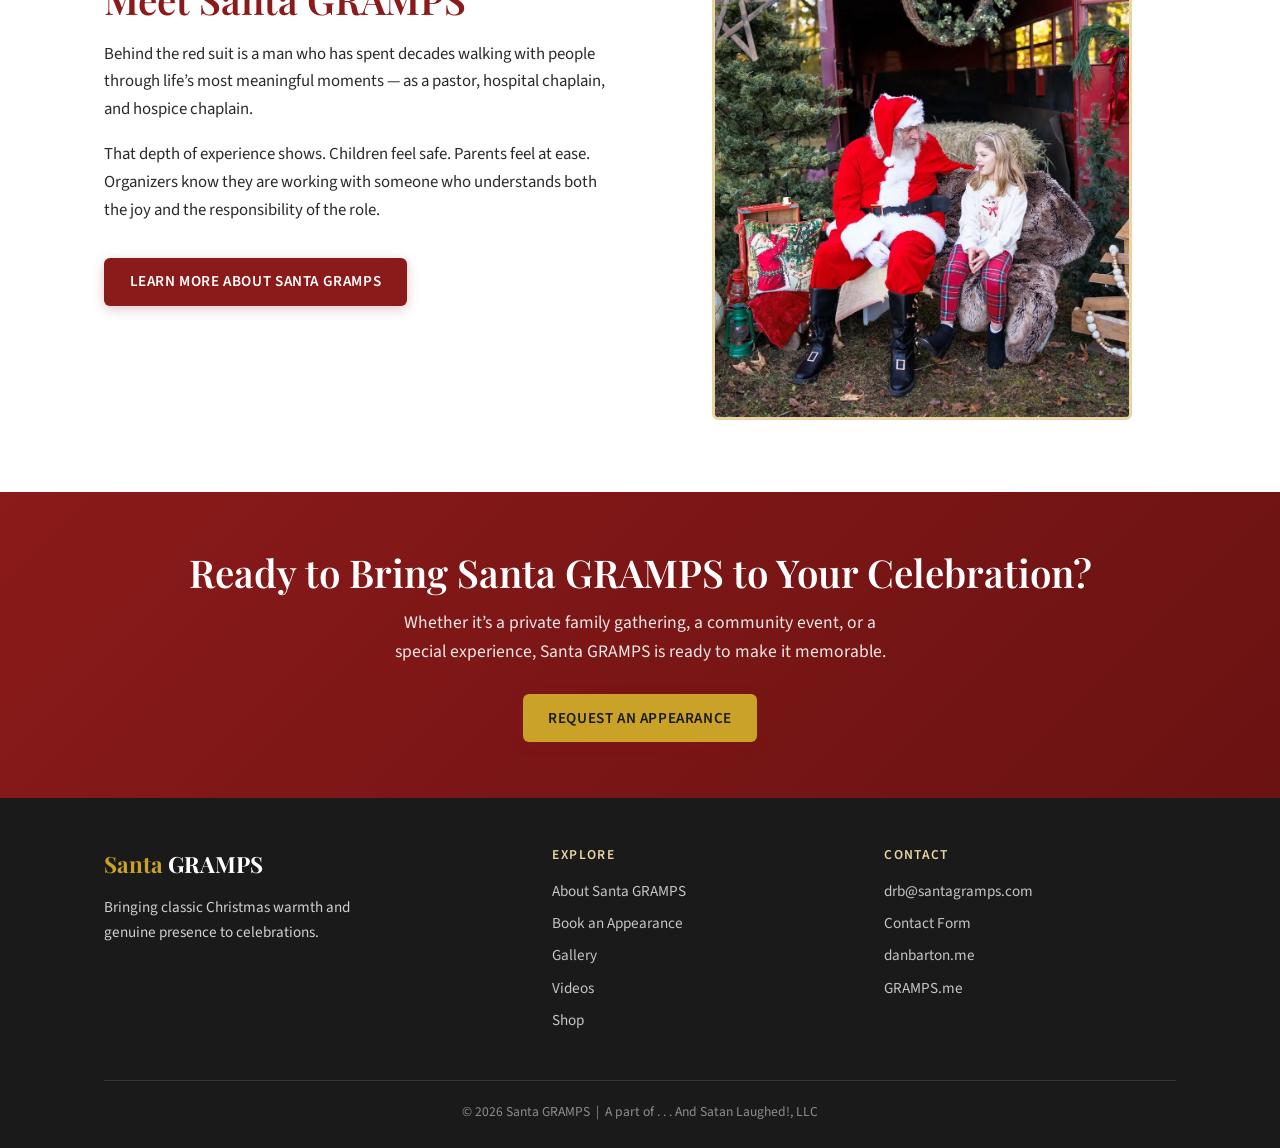
==== commit c3eaaf2d: "Add Dan's Bearfoot Ranch photos (Nov 8) across the site Dan texted 10 photos from the Bearfoot Ranch" ====
--- a/index.html
+++ b/index.html
@@ -19,7 +19,7 @@
   <link rel="icon" type="image/png" sizes="16x16" href="images/favicon-16.png">
   <link rel="apple-touch-icon" sizes="180x180" href="images/apple-touch-icon.png">
   <meta name="theme-color" content="#8B1A1A">
-  <link rel="stylesheet" href="css/styles.css">
+  <link rel="stylesheet" href="css/styles.css?v=2026-11-03">
   <script type="application/ld+json">
   {
     "@context": "https://schema.org",
@@ -30,7 +30,7 @@
     "endDate": "2026-11-08T17:30:00-05:00",
     "eventStatus": "https://schema.org/EventScheduled",
     "eventAttendanceMode": "https://schema.org/OfflineEventAttendanceMode",
-    "image": "https://santagramps.com/images/bearfoot-ranch-santa-sessions.jpg",
+    "image": "https://santagramps.com/images/bearfoot-ranch-santa-horse.jpg",
     "location": {
       "@type": "Place",
       "name": "Bearfoot Ranch",
@@ -136,10 +136,11 @@
 
       <div class="season-list">
         <article class="season-grid season-event" id="bearfoot-ranch" data-ends="2026-11-08T17:30:00-05:00">
-          <a class="season-poster" href="https://ryandavisphotography.hbportal.co/public/6ab071def3bb0f539a860da8" target="_blank" rel="noopener" data-booking>
+          <!-- Dan's photos from the day (sent Nov 9) replaced Bearfoot's flyer, whose Santa wasn't him. -->
+          <a class="season-poster" href="gallery.html#bearfoot-ranch">
             <picture>
-              <source srcset="images/bearfoot-ranch-santa-sessions.webp" type="image/webp">
-              <img src="images/bearfoot-ranch-santa-sessions.jpg" alt="Bearfoot Ranch flyer for Santa Mini Photo Sessions: a family posed with Santa and a horse. 20 minutes, 15 images, $200, with Santa and your favorite Bearfoot Ranch horse. Sunday, November 8, 1:00 to 5:30 PM. Last year sold out — pre-book now with Ryan Davis Photography." width="794" height="1123" loading="lazy">
+              <source srcset="images/bearfoot-ranch-santa-horse.webp" type="image/webp">
+              <img src="images/bearfoot-ranch-santa-horse.jpg" alt="Santa GRAMPS holding the reins of a bay horse with a young rider in the saddle, in front of a red horse trailer decked with wreaths at Bearfoot Ranch" width="1000" height="1500" loading="lazy">
             </picture>
           </a>
           <div class="season-text">
@@ -168,6 +169,7 @@
             <p class="event-note" data-when="upcoming">Last year sold out — spots are still open, so pre-book now.</p>
             <div class="season-actions">
               <a href="https://ryandavisphotography.hbportal.co/public/6ab071def3bb0f539a860da8" target="_blank" rel="noopener" class="btn btn-primary" data-when="upcoming" data-booking>Reserve a Session</a>
+              <a href="gallery.html#bearfoot-ranch" class="btn btn-primary" data-when="past" hidden>See Photos from the Day</a>
               <a href="book.html" class="btn btn-outline" data-when="past" hidden>Book Santa GRAMPS for Your Own Event</a>
             </div>
           </div>
@@ -238,8 +240,8 @@
       </div>
       <div class="about-image has-photo">
         <picture>
-          <source srcset="images/santa-1.webp" type="image/webp">
-          <img src="images/santa-1.jpg" alt="Dan Barton as Santa GRAMPS — red suit, real white beard, holding a bell and a gold sack beside a Christmas tree" loading="lazy">
+          <source srcset="images/bearfoot-ranch-santa-girl.webp" type="image/webp">
+          <img src="images/bearfoot-ranch-santa-girl.jpg" alt="Santa GRAMPS listening to a young girl seated beside him in front of a red horse trailer at Bearfoot Ranch" width="1000" height="1500" loading="lazy">
         </picture>
       </div>
     </div>
@@ -286,6 +288,6 @@
     </div>
   </footer>
 
-  <script src="js/main.js"></script>
+  <script src="js/main.js?v=2026-11-03"></script>
 </body>
 </html>
--- a/css/styles.css
+++ b/css/styles.css
@@ -52,7 +52,8 @@
   -webkit-font-smoothing: antialiased;
 }
 
-img { max-width: 100%; display: block; }
+/* height: auto keeps an <img width height> in proportion when CSS narrows it. */
+img { max-width: 100%; height: auto; display: block; }
 /* .btn and friends set display, which would otherwise beat the hidden attribute. */
 [hidden] { display: none !important; }
 a { color: var(--red); text-decoration: none; transition: color 0.2s; }
